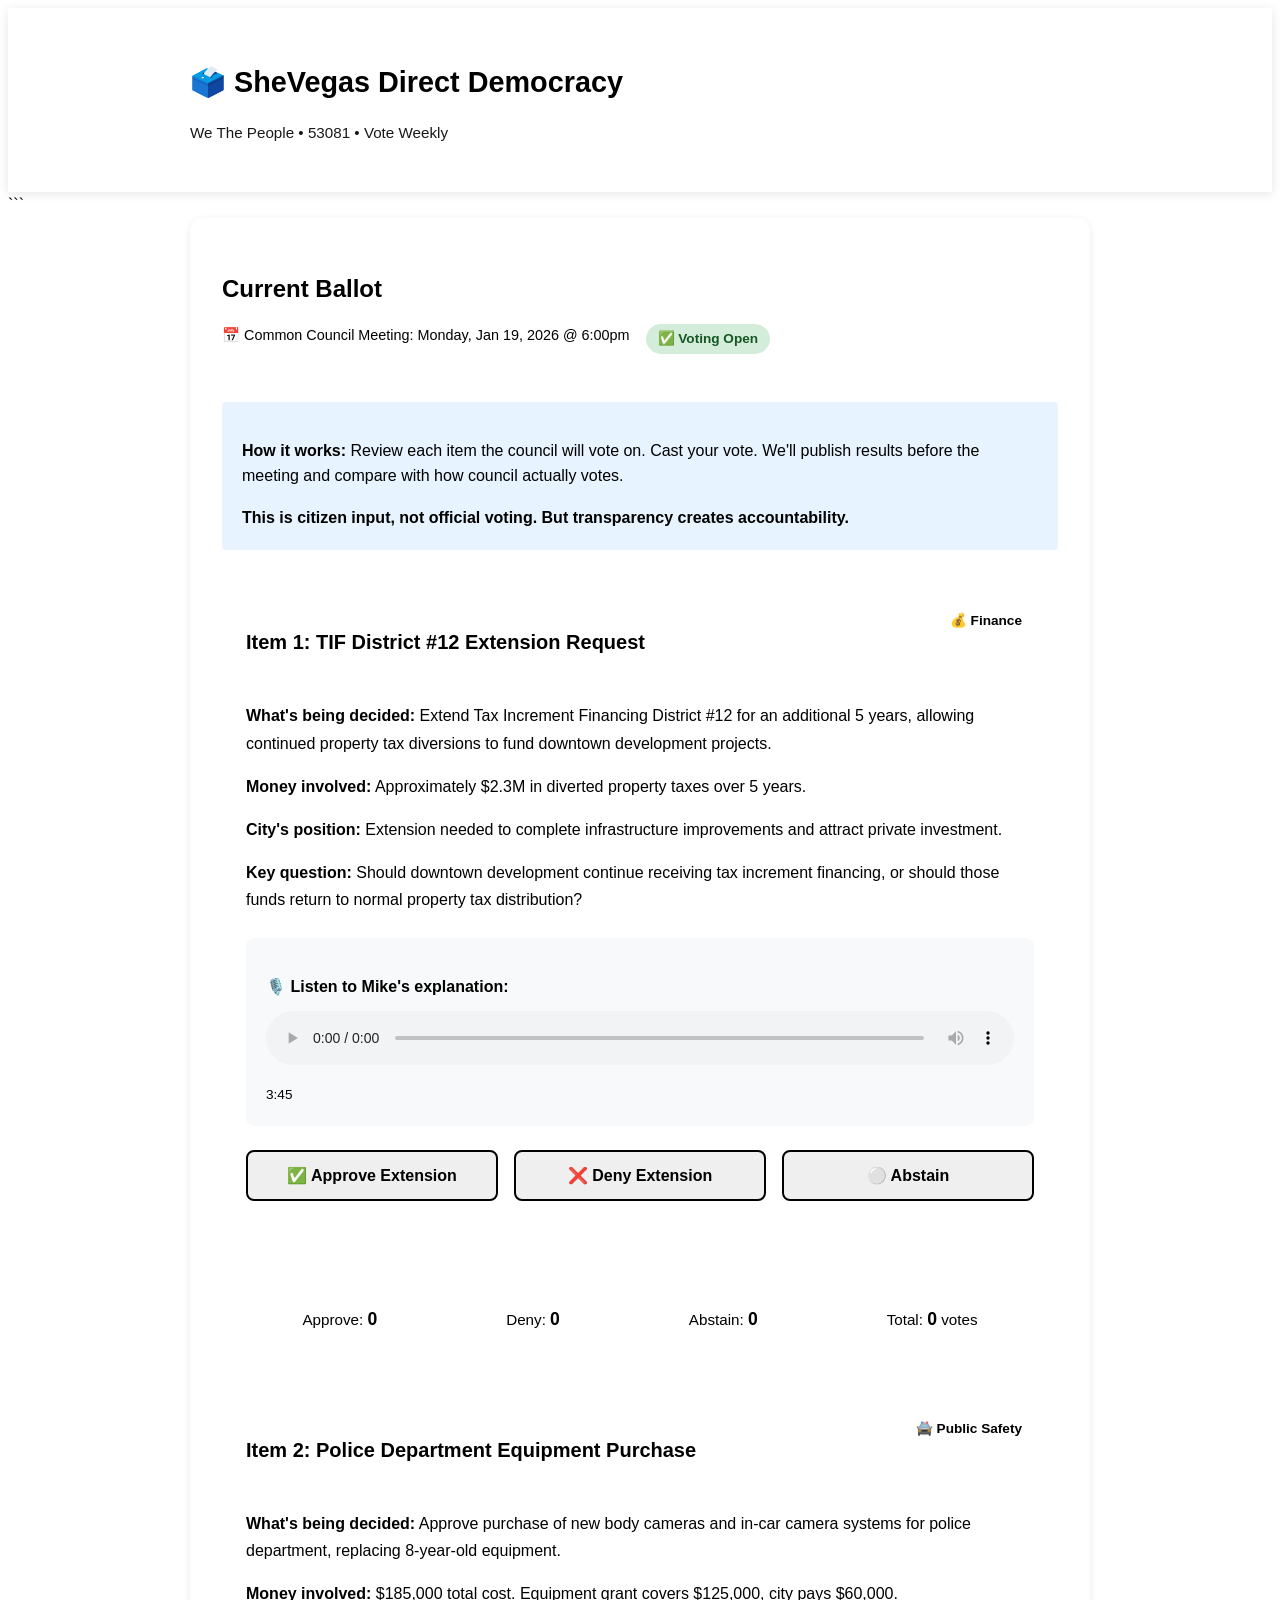
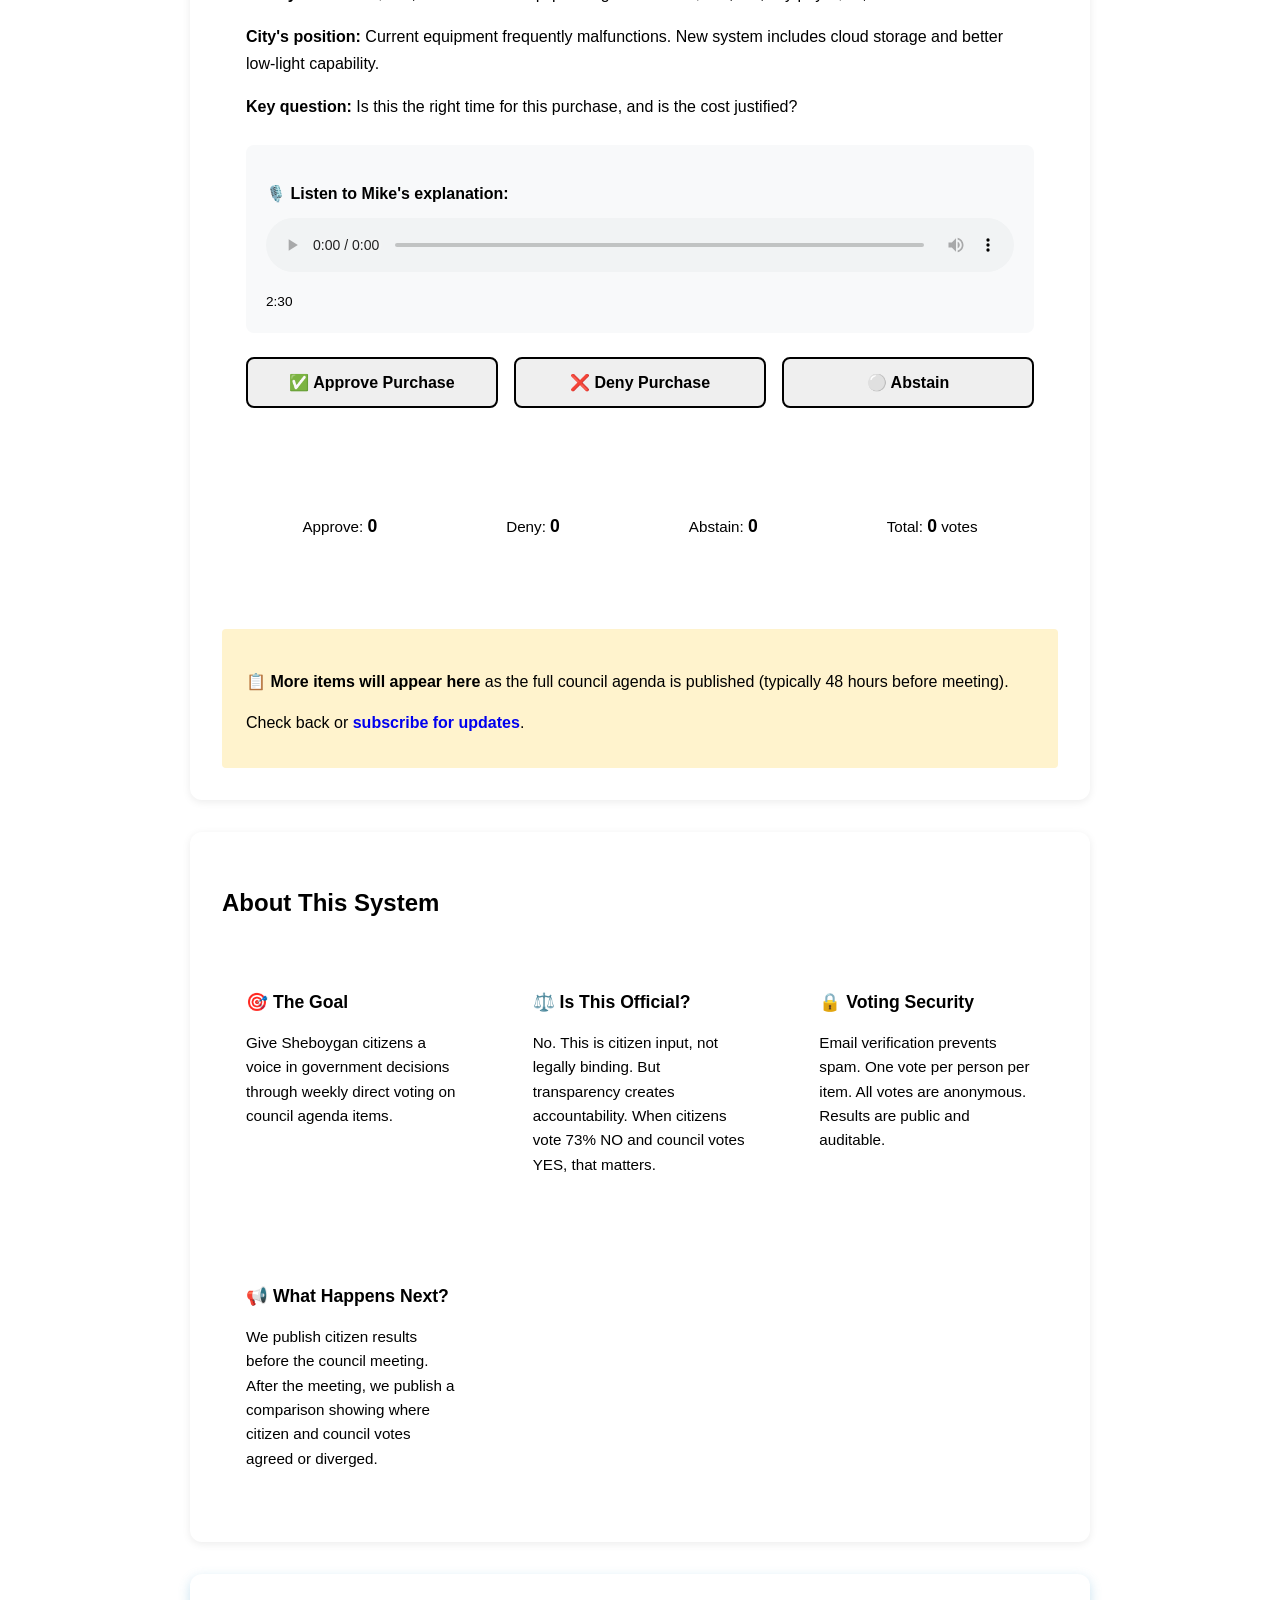
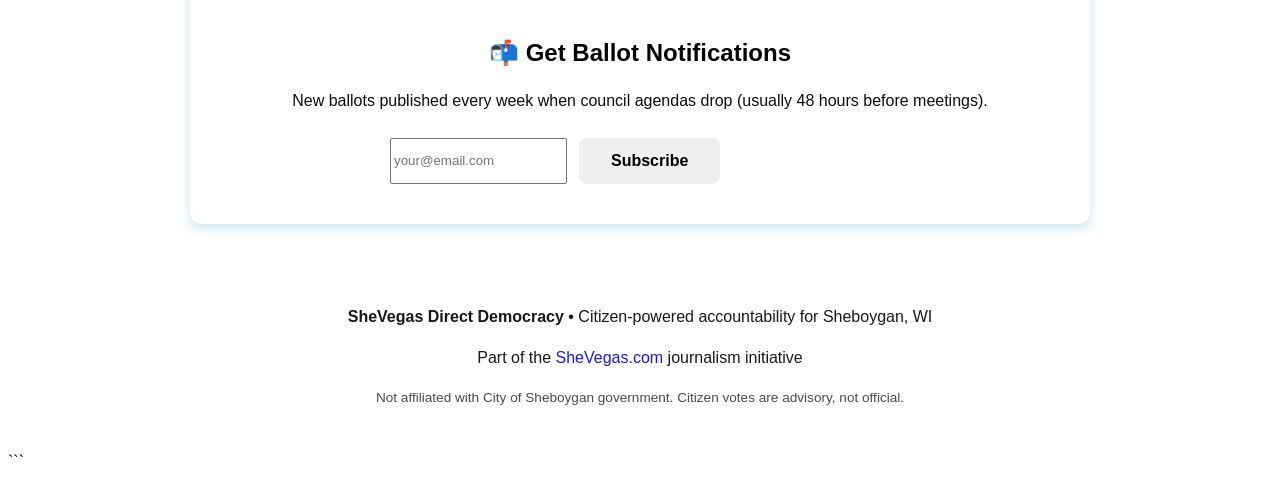
==== index.html @ f1fde13c "Create index.html" ====
<!DOCTYPE html>

<html lang="en">
<head>
    <meta charset="UTF-8">
    <meta name="viewport" content="width=device-width, initial-scale=1.0">
    <title>SheVegas Direct Democracy - Citizen Voting</title>
    <link rel="stylesheet" href="style.css">
    <link rel="icon" type="image/svg+xml" href="data:image/svg+xml,%3Csvg xmlns='http://www.w3.org/2000/svg' viewBox='0 0 100 100'%3E%3Ctext y='.9em' font-size='90'%3E🗳️%3C/text%3E%3C/svg%3E">
</head>
<body>
    <header>
        <div class="container">
            <div class="header-content">
                <h1>🗳️ SheVegas Direct Democracy</h1>
                <p class="tagline">We The People • 53081 • Vote Weekly</p>
            </div>
        </div>
    </header>

```
<main class="container">
    <!-- Active Ballot Section -->
    <section class="ballot-section" id="currentBallot">
        <div class="ballot-header">
            <h2>Current Ballot</h2>
            <div class="ballot-meta">
                <span class="meeting-date">📅 Common Council Meeting: Monday, Jan 19, 2026 @ 6:00pm</span>
                <span class="voting-status open">✅ Voting Open</span>
            </div>
        </div>

        <div class="ballot-intro">
            <p><strong>How it works:</strong> Review each item the council will vote on. Cast your vote. We'll publish results before the meeting and compare with how council actually votes.</p>
            <p class="emphasis">This is citizen input, not official voting. But transparency creates accountability.</p>
        </div>

        <!-- Ballot Items -->
        <div class="ballot-items">
            
            <!-- Sample Ballot Item 1 -->
            <article class="ballot-item">
                <div class="item-header">
                    <h3>Item 1: TIF District #12 Extension Request</h3>
                    <span class="item-category">💰 Finance</span>
                </div>
                
                <div class="item-summary">
                    <p><strong>What's being decided:</strong> Extend Tax Increment Financing District #12 for an additional 5 years, allowing continued property tax diversions to fund downtown development projects.</p>
                    
                    <p><strong>Money involved:</strong> Approximately $2.3M in diverted property taxes over 5 years.</p>
                    
                    <p><strong>City's position:</strong> Extension needed to complete infrastructure improvements and attract private investment.</p>
                    
                    <p><strong>Key question:</strong> Should downtown development continue receiving tax increment financing, or should those funds return to normal property tax distribution?</p>
                </div>

                <div class="audio-explainer">
                    <p>🎙️ <strong>Listen to Mike's explanation:</strong></p>
                    <audio controls>
                        <source src="audio/item1-tif-district.mp3" type="audio/mpeg">
                        Your browser does not support audio playback.
                    </audio>
                    <span class="audio-duration">3:45</span>
                </div>

                <div class="vote-buttons">
                    <button class="vote-btn approve" data-item="1" data-vote="approve">
                        ✅ Approve Extension
                    </button>
                    <button class="vote-btn deny" data-item="1" data-vote="deny">
                        ❌ Deny Extension
                    </button>
                    <button class="vote-btn abstain" data-item="1" data-vote="abstain">
                        ⚪ Abstain
                    </button>
                </div>

                <div class="live-results" id="results-1">
                    <div class="results-bar">
                        <div class="bar-segment approve" style="width: 0%"></div>
                        <div class="bar-segment deny" style="width: 0%"></div>
                    </div>
                    <div class="results-numbers">
                        <span class="approve-count">Approve: <strong>0</strong></span>
                        <span class="deny-count">Deny: <strong>0</strong></span>
                        <span class="abstain-count">Abstain: <strong>0</strong></span>
                        <span class="total-votes">Total: <strong>0</strong> votes</span>
                    </div>
                </div>
            </article>

            <!-- Sample Ballot Item 2 -->
            <article class="ballot-item">
                <div class="item-header">
                    <h3>Item 2: Police Department Equipment Purchase</h3>
                    <span class="item-category">🚔 Public Safety</span>
                </div>
                
                <div class="item-summary">
                    <p><strong>What's being decided:</strong> Approve purchase of new body cameras and in-car camera systems for police department, replacing 8-year-old equipment.</p>
                    
                    <p><strong>Money involved:</strong> $185,000 total cost. Equipment grant covers $125,000, city pays $60,000.</p>
                    
                    <p><strong>City's position:</strong> Current equipment frequently malfunctions. New system includes cloud storage and better low-light capability.</p>
                    
                    <p><strong>Key question:</strong> Is this the right time for this purchase, and is the cost justified?</p>
                </div>

                <div class="audio-explainer">
                    <p>🎙️ <strong>Listen to Mike's explanation:</strong></p>
                    <audio controls>
                        <source src="audio/item2-police-equipment.mp3" type="audio/mpeg">
                        Your browser does not support audio playback.
                    </audio>
                    <span class="audio-duration">2:30</span>
                </div>

                <div class="vote-buttons">
                    <button class="vote-btn approve" data-item="2" data-vote="approve">
                        ✅ Approve Purchase
                    </button>
                    <button class="vote-btn deny" data-item="2" data-vote="deny">
                        ❌ Deny Purchase
                    </button>
                    <button class="vote-btn abstain" data-item="2" data-vote="abstain">
                        ⚪ Abstain
                    </button>
                </div>

                <div class="live-results" id="results-2">
                    <div class="results-bar">
                        <div class="bar-segment approve" style="width: 0%"></div>
                        <div class="bar-segment deny" style="width: 0%"></div>
                    </div>
                    <div class="results-numbers">
                        <span class="approve-count">Approve: <strong>0</strong></span>
                        <span class="deny-count">Deny: <strong>0</strong></span>
                        <span class="abstain-count">Abstain: <strong>0</strong></span>
                        <span class="total-votes">Total: <strong>0</strong> votes</span>
                    </div>
                </div>
            </article>

            <!-- Placeholder for future items -->
            <div class="coming-soon">
                <p>📋 <strong>More items will appear here</strong> as the full council agenda is published (typically 48 hours before meeting).</p>
                <p>Check back or <a href="#subscribe">subscribe for updates</a>.</p>
            </div>

        </div>
    </section>

    <!-- Email Verification Modal -->
    <div class="modal" id="verifyModal">
        <div class="modal-content">
            <h3>Verify Your Vote</h3>
            <p>To prevent spam and ensure one vote per person, please enter your email:</p>
            <form id="verifyForm">
                <input type="email" id="voterEmail" placeholder="your@email.com" required>
                <p class="privacy-note">📧 We only use this to prevent duplicate votes. We'll never spam you or share your email.</p>
                <button type="submit" class="btn-primary">Submit Vote</button>
                <button type="button" class="btn-secondary" id="cancelVerify">Cancel</button>
            </form>
        </div>
    </div>

    <!-- Results Comparison (After Meeting) -->
    <section class="comparison-section" id="comparisonSection" style="display: none;">
        <h2>📊 Citizen vs. Council Comparison</h2>
        <p class="comparison-intro">Here's how citizens voted compared to how the council actually voted:</p>
        
        <div class="comparison-grid">
            <!-- Will be populated with results after meeting -->
        </div>
    </section>

    <!-- Info Section -->
    <section class="info-section">
        <h2>About This System</h2>
        <div class="info-grid">
            <div class="info-card">
                <h3>🎯 The Goal</h3>
                <p>Give Sheboygan citizens a voice in government decisions through weekly direct voting on council agenda items.</p>
            </div>
            <div class="info-card">
                <h3>⚖️ Is This Official?</h3>
                <p>No. This is citizen input, not legally binding. But transparency creates accountability. When citizens vote 73% NO and council votes YES, that matters.</p>
            </div>
            <div class="info-card">
                <h3>🔒 Voting Security</h3>
                <p>Email verification prevents spam. One vote per person per item. All votes are anonymous. Results are public and auditable.</p>
            </div>
            <div class="info-card">
                <h3>📢 What Happens Next?</h3>
                <p>We publish citizen results before the council meeting. After the meeting, we publish a comparison showing where citizen and council votes agreed or diverged.</p>
            </div>
        </div>
    </section>

    <!-- Subscribe Section -->
    <section class="subscribe-section" id="subscribe">
        <h2>📬 Get Ballot Notifications</h2>
        <p>New ballots published every week when council agendas drop (usually 48 hours before meetings).</p>
        <form id="subscribeForm">
            <input type="email" placeholder="your@email.com" required>
            <button type="submit">Subscribe</button>
        </form>
    </section>

</main>

<footer>
    <div class="container">
        <p><strong>SheVegas Direct Democracy</strong> • Citizen-powered accountability for Sheboygan, WI</p>
        <p>Part of the <a href="https://shevegas.com" target="_blank">SheVegas.com</a> journalism initiative</p>
        <p class="disclaimer">Not affiliated with City of Sheboygan government. Citizen votes are advisory, not official.</p>
    </div>
</footer>

<script src="voting.js"></script>
```

</body>
</html>
---- style.css ----
/* SheVegas Direct Democracy - Stylesheet */
/* Mobile-first, clean design with Glacier Blue (#4A9ECC) accent */

:root {
–glacier-blue: #4A9ECC;
–navy: #1a2332;
–red-accent: #E63946;
–gold-accent: #FFD166;
–text-dark: #2b2d42;
–text-light: #8d99ae;
–bg-light: #f8f9fa;
–white: #ffffff;
–success: #06d6a0;
–danger: #ef476f;
–border: #dee2e6;
}

- {
  margin: 0;
  padding: 0;
  box-sizing: border-box;
  }

body {
font-family: -apple-system, BlinkMacSystemFont, ‘Segoe UI’, Roboto, Oxygen, Ubuntu, Cantarell, sans-serif;
line-height: 1.6;
color: var(–text-dark);
background: var(–bg-light);
}

/* Container */
.container {
max-width: 900px;
margin: 0 auto;
padding: 0 20px;
}

/* Header */
header {
background: linear-gradient(135deg, var(–navy) 0%, var(–glacier-blue) 100%);
color: var(–white);
padding: 2rem 0;
box-shadow: 0 2px 10px rgba(0,0,0,0.1);
}

.header-content h1 {
font-size: 1.8rem;
margin-bottom: 0.5rem;
}

.tagline {
font-size: 0.95rem;
opacity: 0.9;
font-weight: 300;
}

/* Main Content */
main {
padding: 2rem 0;
}

/* Ballot Section */
.ballot-section {
background: var(–white);
border-radius: 12px;
padding: 2rem;
margin-bottom: 2rem;
box-shadow: 0 2px 8px rgba(0,0,0,0.08);
}

.ballot-header {
margin-bottom: 1.5rem;
padding-bottom: 1.5rem;
border-bottom: 2px solid var(–border);
}

.ballot-header h2 {
color: var(–navy);
margin-bottom: 1rem;
}

.ballot-meta {
display: flex;
flex-wrap: wrap;
gap: 1rem;
font-size: 0.9rem;
}

.meeting-date {
color: var(–text-light);
}

.voting-status {
padding: 0.25rem 0.75rem;
border-radius: 20px;
font-weight: 600;
font-size: 0.85rem;
}

.voting-status.open {
background: #d4edda;
color: #155724;
}

.voting-status.closed {
background: #f8d7da;
color: #721c24;
}

/* Ballot Intro */
.ballot-intro {
background: #e7f3ff;
border-left: 4px solid var(–glacier-blue);
padding: 1.25rem;
margin-bottom: 2rem;
border-radius: 4px;
}

.ballot-intro p {
margin-bottom: 0.75rem;
}

.ballot-intro p:last-child {
margin-bottom: 0;
}

.emphasis {
font-weight: 600;
color: var(–navy);
}

/* Ballot Items */
.ballot-items {
display: flex;
flex-direction: column;
gap: 2rem;
}

.ballot-item {
border: 2px solid var(–border);
border-radius: 8px;
padding: 1.5rem;
background: var(–white);
transition: box-shadow 0.3s ease;
}

.ballot-item:hover {
box-shadow: 0 4px 12px rgba(74, 158, 204, 0.15);
}

.item-header {
display: flex;
justify-content: space-between;
align-items: flex-start;
gap: 1rem;
margin-bottom: 1rem;
flex-wrap: wrap;
}

.item-header h3 {
color: var(–navy);
font-size: 1.25rem;
flex: 1;
min-width: 200px;
}

.item-category {
background: var(–glacier-blue);
color: var(–white);
padding: 0.25rem 0.75rem;
border-radius: 20px;
font-size: 0.85rem;
font-weight: 600;
white-space: nowrap;
}

/* Item Summary */
.item-summary {
margin: 1.5rem 0;
line-height: 1.7;
}

.item-summary p {
margin-bottom: 1rem;
}

.item-summary strong {
color: var(–navy);
}

/* Audio Explainer */
.audio-explainer {
background: #f8f9fa;
border-radius: 8px;
padding: 1.25rem;
margin: 1.5rem 0;
}

.audio-explainer p {
margin-bottom: 0.75rem;
color: var(–text-dark);
}

.audio-explainer audio {
width: 100%;
margin-bottom: 0.5rem;
}

.audio-duration {
font-size: 0.85rem;
color: var(–text-light);
}

/* Vote Buttons */
.vote-buttons {
display: grid;
grid-template-columns: repeat(auto-fit, minmax(140px, 1fr));
gap: 1rem;
margin: 1.5rem 0;
}

.vote-btn {
padding: 0.875rem 1.5rem;
border: 2px solid;
border-radius: 8px;
font-size: 1rem;
font-weight: 600;
cursor: pointer;
transition: all 0.2s ease;
background: var(–white);
}

.vote-btn:hover {
transform: translateY(-2px);
box-shadow: 0 4px 8px rgba(0,0,0,0.15);
}

.vote-btn:active {
transform: translateY(0);
}

.vote-btn.approve {
border-color: var(–success);
color: var(–success);
}

.vote-btn.approve:hover {
background: var(–success);
color: var(–white);
}

.vote-btn.deny {
border-color: var(–danger);
color: var(–danger);
}

.vote-btn.deny:hover {
background: var(–danger);
color: var(–white);
}

.vote-btn.abstain {
border-color: var(–text-light);
color: var(–text-light);
}

.vote-btn.abstain:hover {
background: var(–text-light);
color: var(–white);
}

.vote-btn.selected {
font-weight: 700;
box-shadow: 0 0 0 3px rgba(74, 158, 204, 0.3);
}

.vote-btn.approve.selected {
background: var(–success);
color: var(–white);
}

.vote-btn.deny.selected {
background: var(–danger);
color: var(–white);
}

.vote-btn.abstain.selected {
background: var(–text-light);
color: var(–white);
}

/* Live Results */
.live-results {
margin-top: 1.5rem;
padding-top: 1.5rem;
border-top: 2px solid var(–border);
}

.results-bar {
height: 40px;
display: flex;
border-radius: 8px;
overflow: hidden;
margin-bottom: 1rem;
background: var(–bg-light);
}

.bar-segment {
transition: width 0.5s ease;
display: flex;
align-items: center;
justify-content: center;
color: var(–white);
font-weight: 600;
font-size: 0.9rem;
}

.bar-segment.approve {
background: var(–success);
}

.bar-segment.deny {
background: var(–danger);
}

.results-numbers {
display: flex;
justify-content: space-around;
flex-wrap: wrap;
gap: 1rem;
font-size: 0.95rem;
}

.results-numbers span {
color: var(–text-light);
}

.results-numbers strong {
color: var(–navy);
font-size: 1.1rem;
}

.approve-count strong {
color: var(–success);
}

.deny-count strong {
color: var(–danger);
}

/* Coming Soon */
.coming-soon {
background: #fff3cd;
border-left: 4px solid var(–gold-accent);
padding: 1.5rem;
border-radius: 4px;
margin-top: 2rem;
}

.coming-soon p {
margin-bottom: 0.5rem;
}

.coming-soon a {
color: var(–glacier-blue);
text-decoration: none;
font-weight: 600;
}

.coming-soon a:hover {
text-decoration: underline;
}

/* Modal */
.modal {
display: none;
position: fixed;
z-index: 1000;
left: 0;
top: 0;
width: 100%;
height: 100%;
background: rgba(0, 0, 0, 0.6);
animation: fadeIn 0.3s ease;
}

.modal.active {
display: flex;
align-items: center;
justify-content: center;
padding: 20px;
}

@keyframes fadeIn {
from { opacity: 0; }
to { opacity: 1; }
}

.modal-content {
background: var(–white);
padding: 2rem;
border-radius: 12px;
max-width: 500px;
width: 100%;
box-shadow: 0 10px 40px rgba(0,0,0,0.3);
animation: slideUp 0.3s ease;
}

@keyframes slideUp {
from {
transform: translateY(30px);
opacity: 0;
}
to {
transform: translateY(0);
opacity: 1;
}
}

.modal-content h3 {
color: var(–navy);
margin-bottom: 1rem;
}

.modal-content p {
margin-bottom: 1.5rem;
color: var(–text-light);
}

.modal-content form {
display: flex;
flex-direction: column;
gap: 1rem;
}

.modal-content input[type=“email”] {
padding: 0.875rem;
border: 2px solid var(–border);
border-radius: 8px;
font-size: 1rem;
}

.modal-content input[type=“email”]:focus {
outline: none;
border-color: var(–glacier-blue);
}

.privacy-note {
font-size: 0.85rem;
color: var(–text-light);
margin: 0;
}

.btn-primary, .btn-secondary {
padding: 0.875rem 1.5rem;
border: none;
border-radius: 8px;
font-size: 1rem;
font-weight: 600;
cursor: pointer;
transition: all 0.2s ease;
}

.btn-primary {
background: var(–glacier-blue);
color: var(–white);
}

.btn-primary:hover {
background: #3a8eb8;
}

.btn-secondary {
background: var(–bg-light);
color: var(–text-dark);
}

.btn-secondary:hover {
background: var(–border);
}

/* Info Section */
.info-section {
background: var(–white);
border-radius: 12px;
padding: 2rem;
margin-bottom: 2rem;
box-shadow: 0 2px 8px rgba(0,0,0,0.08);
}

.info-section h2 {
color: var(–navy);
margin-bottom: 1.5rem;
}

.info-grid {
display: grid;
grid-template-columns: repeat(auto-fit, minmax(250px, 1fr));
gap: 1.5rem;
}

.info-card {
background: var(–bg-light);
padding: 1.5rem;
border-radius: 8px;
border-left: 4px solid var(–glacier-blue);
}

.info-card h3 {
color: var(–navy);
margin-bottom: 0.75rem;
font-size: 1.1rem;
}

.info-card p {
color: var(–text-dark);
font-size: 0.95rem;
line-height: 1.6;
}

/* Subscribe Section */
.subscribe-section {
background: linear-gradient(135deg, var(–glacier-blue) 0%, var(–navy) 100%);
color: var(–white);
border-radius: 12px;
padding: 2.5rem;
text-align: center;
margin-bottom: 2rem;
box-shadow: 0 4px 12px rgba(74, 158, 204, 0.3);
}

.subscribe-section h2 {
margin-bottom: 1rem;
}

.subscribe-section p {
margin-bottom: 1.5rem;
opacity: 0.95;
}

.subscribe-section form {
display: flex;
max-width: 500px;
margin: 0 auto;
gap: 0.75rem;
}

.subscribe-section input[type=“email”] {
flex: 1;
padding: 0.875rem;
border: none;
border-radius: 8px;
font-size: 1rem;
}

.subscribe-section button {
padding: 0.875rem 2rem;
background: var(–gold-accent);
color: var(–navy);
border: none;
border-radius: 8px;
font-size: 1rem;
font-weight: 600;
cursor: pointer;
transition: all 0.2s ease;
white-space: nowrap;
}

.subscribe-section button:hover {
background: #ffc04d;
transform: translateY(-2px);
}

/* Footer */
footer {
background: var(–navy);
color: var(–white);
padding: 2rem 0;
text-align: center;
}

footer p {
margin-bottom: 0.5rem;
opacity: 0.9;
}

footer a {
color: var(–glacier-blue);
text-decoration: none;
}

footer a:hover {
text-decoration: underline;
}

.disclaimer {
font-size: 0.85rem;
opacity: 0.7;
margin-top: 1rem;
}

/* Responsive Design */
@media (max-width: 768px) {
.header-content h1 {
font-size: 1.5rem;
}

```
.ballot-section, .info-section {
    padding: 1.5rem;
}

.vote-buttons {
    grid-template-columns: 1fr;
}

.subscribe-section form {
    flex-direction: column;
}

.subscribe-section button {
    width: 100%;
}

.ballot-meta {
    flex-direction: column;
}

.results-numbers {
    flex-direction: column;
    text-align: center;
}
```

}

@media (max-width: 480px) {
.container {
padding: 0 15px;
}

```
.item-header {
    flex-direction: column;
}

.item-category {
    align-self: flex-start;
}
```

}
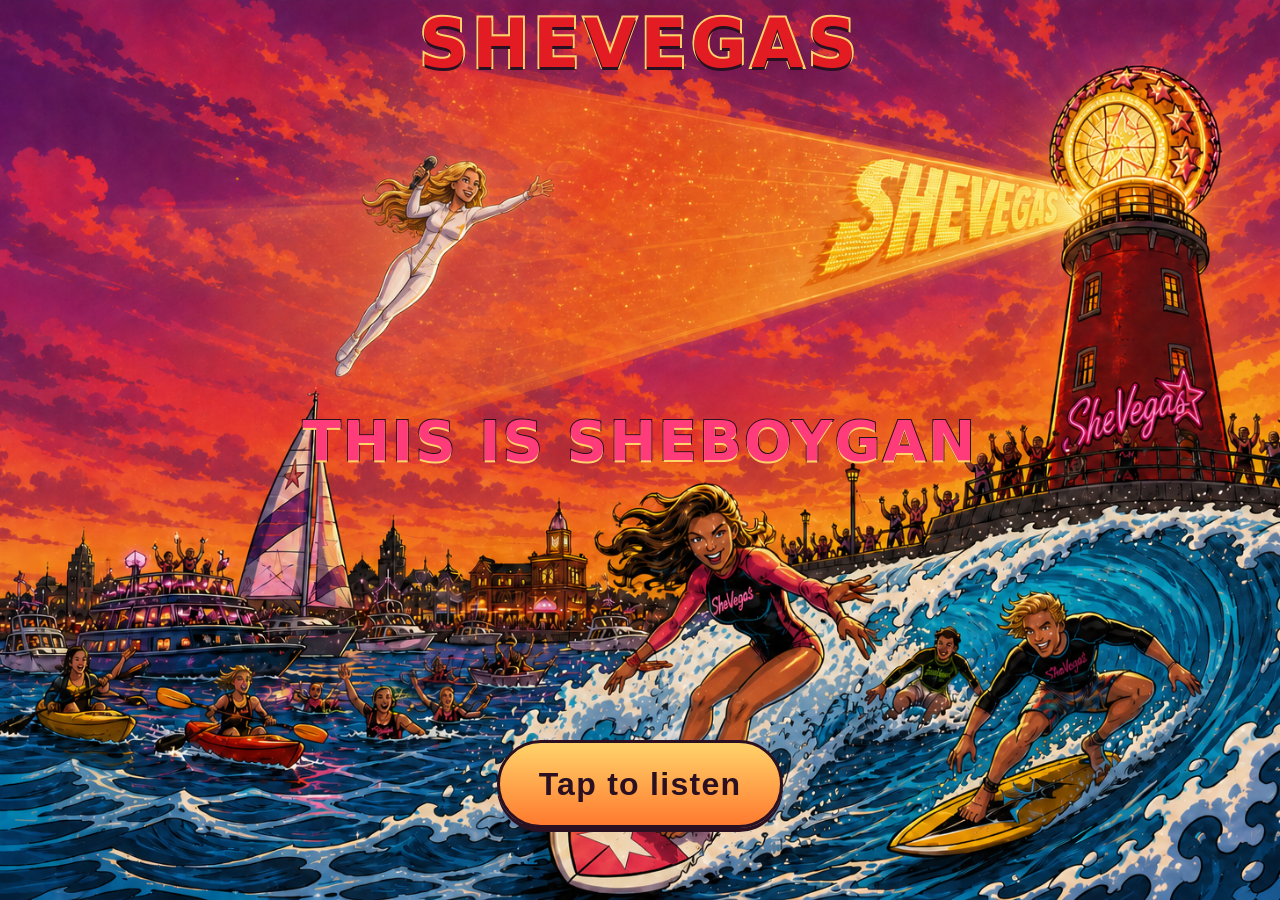
==== commit 8acc0861: "Land clip-first landing from shevegas-play (preview only)" ====
--- a/index.html
+++ b/index.html
@@ -1,225 +1,23 @@
-<!DOCTYPE html>
-
+<!doctype html>
 <html lang="en">
 <head>
-    <meta charset="UTF-8">
-    <meta name="viewport" content="width=device-width, initial-scale=1.0">
-    <title>SheVegas Direct Democracy - Citizen Voting</title>
-    <link rel="stylesheet" href="style.css">
-    <link rel="icon" type="image/svg+xml" href="data:image/svg+xml,%3Csvg xmlns='http://www.w3.org/2000/svg' viewBox='0 0 100 100'%3E%3Ctext y='.9em' font-size='90'%3E🗳️%3C/text%3E%3C/svg%3E">
+  <meta charset="utf-8" />
+  <meta name="viewport" content="width=device-width, initial-scale=1, viewport-fit=cover" />
+  <title>SheVegas</title>
+  <link rel="stylesheet" href="play.css" />
 </head>
 <body>
-    <header>
-        <div class="container">
-            <div class="header-content">
-                <h1>🗳️ SheVegas Direct Democracy</h1>
-                <p class="tagline">We The People • 53081 • Vote Weekly</p>
-            </div>
-        </div>
-    </header>
-
-```
-<main class="container">
-    <!-- Active Ballot Section -->
-    <section class="ballot-section" id="currentBallot">
-        <div class="ballot-header">
-            <h2>Current Ballot</h2>
-            <div class="ballot-meta">
-                <span class="meeting-date">📅 Common Council Meeting: Monday, Jan 19, 2026 @ 6:00pm</span>
-                <span class="voting-status open">✅ Voting Open</span>
-            </div>
-        </div>
-
-        <div class="ballot-intro">
-            <p><strong>How it works:</strong> Review each item the council will vote on. Cast your vote. We'll publish results before the meeting and compare with how council actually votes.</p>
-            <p class="emphasis">This is citizen input, not official voting. But transparency creates accountability.</p>
-        </div>
-
-        <!-- Ballot Items -->
-        <div class="ballot-items">
-            
-            <!-- Sample Ballot Item 1 -->
-            <article class="ballot-item">
-                <div class="item-header">
-                    <h3>Item 1: TIF District #12 Extension Request</h3>
-                    <span class="item-category">💰 Finance</span>
-                </div>
-                
-                <div class="item-summary">
-                    <p><strong>What's being decided:</strong> Extend Tax Increment Financing District #12 for an additional 5 years, allowing continued property tax diversions to fund downtown development projects.</p>
-                    
-                    <p><strong>Money involved:</strong> Approximately $2.3M in diverted property taxes over 5 years.</p>
-                    
-                    <p><strong>City's position:</strong> Extension needed to complete infrastructure improvements and attract private investment.</p>
-                    
-                    <p><strong>Key question:</strong> Should downtown development continue receiving tax increment financing, or should those funds return to normal property tax distribution?</p>
-                </div>
-
-                <div class="audio-explainer">
-                    <p>🎙️ <strong>Listen to Mike's explanation:</strong></p>
-                    <audio controls>
-                        <source src="audio/item1-tif-district.mp3" type="audio/mpeg">
-                        Your browser does not support audio playback.
-                    </audio>
-                    <span class="audio-duration">3:45</span>
-                </div>
-
-                <div class="vote-buttons">
-                    <button class="vote-btn approve" data-item="1" data-vote="approve">
-                        ✅ Approve Extension
-                    </button>
-                    <button class="vote-btn deny" data-item="1" data-vote="deny">
-                        ❌ Deny Extension
-                    </button>
-                    <button class="vote-btn abstain" data-item="1" data-vote="abstain">
-                        ⚪ Abstain
-                    </button>
-                </div>
-
-                <div class="live-results" id="results-1">
-                    <div class="results-bar">
-                        <div class="bar-segment approve" style="width: 0%"></div>
-                        <div class="bar-segment deny" style="width: 0%"></div>
-                    </div>
-                    <div class="results-numbers">
-                        <span class="approve-count">Approve: <strong>0</strong></span>
-                        <span class="deny-count">Deny: <strong>0</strong></span>
-                        <span class="abstain-count">Abstain: <strong>0</strong></span>
-                        <span class="total-votes">Total: <strong>0</strong> votes</span>
-                    </div>
-                </div>
-            </article>
-
-            <!-- Sample Ballot Item 2 -->
-            <article class="ballot-item">
-                <div class="item-header">
-                    <h3>Item 2: Police Department Equipment Purchase</h3>
-                    <span class="item-category">🚔 Public Safety</span>
-                </div>
-                
-                <div class="item-summary">
-                    <p><strong>What's being decided:</strong> Approve purchase of new body cameras and in-car camera systems for police department, replacing 8-year-old equipment.</p>
-                    
-                    <p><strong>Money involved:</strong> $185,000 total cost. Equipment grant covers $125,000, city pays $60,000.</p>
-                    
-                    <p><strong>City's position:</strong> Current equipment frequently malfunctions. New system includes cloud storage and better low-light capability.</p>
-                    
-                    <p><strong>Key question:</strong> Is this the right time for this purchase, and is the cost justified?</p>
-                </div>
-
-                <div class="audio-explainer">
-                    <p>🎙️ <strong>Listen to Mike's explanation:</strong></p>
-                    <audio controls>
-                        <source src="audio/item2-police-equipment.mp3" type="audio/mpeg">
-                        Your browser does not support audio playback.
-                    </audio>
-                    <span class="audio-duration">2:30</span>
-                </div>
-
-                <div class="vote-buttons">
-                    <button class="vote-btn approve" data-item="2" data-vote="approve">
-                        ✅ Approve Purchase
-                    </button>
-                    <button class="vote-btn deny" data-item="2" data-vote="deny">
-                        ❌ Deny Purchase
-                    </button>
-                    <button class="vote-btn abstain" data-item="2" data-vote="abstain">
-                        ⚪ Abstain
-                    </button>
-                </div>
-
-                <div class="live-results" id="results-2">
-                    <div class="results-bar">
-                        <div class="bar-segment approve" style="width: 0%"></div>
-                        <div class="bar-segment deny" style="width: 0%"></div>
-                    </div>
-                    <div class="results-numbers">
-                        <span class="approve-count">Approve: <strong>0</strong></span>
-                        <span class="deny-count">Deny: <strong>0</strong></span>
-                        <span class="abstain-count">Abstain: <strong>0</strong></span>
-                        <span class="total-votes">Total: <strong>0</strong> votes</span>
-                    </div>
-                </div>
-            </article>
-
-            <!-- Placeholder for future items -->
-            <div class="coming-soon">
-                <p>📋 <strong>More items will appear here</strong> as the full council agenda is published (typically 48 hours before meeting).</p>
-                <p>Check back or <a href="#subscribe">subscribe for updates</a>.</p>
-            </div>
-
-        </div>
-    </section>
-
-    <!-- Email Verification Modal -->
-    <div class="modal" id="verifyModal">
-        <div class="modal-content">
-            <h3>Verify Your Vote</h3>
-            <p>To prevent spam and ensure one vote per person, please enter your email:</p>
-            <form id="verifyForm">
-                <input type="email" id="voterEmail" placeholder="your@email.com" required>
-                <p class="privacy-note">📧 We only use this to prevent duplicate votes. We'll never spam you or share your email.</p>
-                <button type="submit" class="btn-primary">Submit Vote</button>
-                <button type="button" class="btn-secondary" id="cancelVerify">Cancel</button>
-            </form>
-        </div>
-    </div>
-
-    <!-- Results Comparison (After Meeting) -->
-    <section class="comparison-section" id="comparisonSection" style="display: none;">
-        <h2>📊 Citizen vs. Council Comparison</h2>
-        <p class="comparison-intro">Here's how citizens voted compared to how the council actually voted:</p>
-        
-        <div class="comparison-grid">
-            <!-- Will be populated with results after meeting -->
-        </div>
-    </section>
-
-    <!-- Info Section -->
-    <section class="info-section">
-        <h2>About This System</h2>
-        <div class="info-grid">
-            <div class="info-card">
-                <h3>🎯 The Goal</h3>
-                <p>Give Sheboygan citizens a voice in government decisions through weekly direct voting on council agenda items.</p>
-            </div>
-            <div class="info-card">
-                <h3>⚖️ Is This Official?</h3>
-                <p>No. This is citizen input, not legally binding. But transparency creates accountability. When citizens vote 73% NO and council votes YES, that matters.</p>
-            </div>
-            <div class="info-card">
-                <h3>🔒 Voting Security</h3>
-                <p>Email verification prevents spam. One vote per person per item. All votes are anonymous. Results are public and auditable.</p>
-            </div>
-            <div class="info-card">
-                <h3>📢 What Happens Next?</h3>
-                <p>We publish citizen results before the council meeting. After the meeting, we publish a comparison showing where citizen and council votes agreed or diverged.</p>
-            </div>
-        </div>
-    </section>
-
-    <!-- Subscribe Section -->
-    <section class="subscribe-section" id="subscribe">
-        <h2>📬 Get Ballot Notifications</h2>
-        <p>New ballots published every week when council agendas drop (usually 48 hours before meetings).</p>
-        <form id="subscribeForm">
-            <input type="email" placeholder="your@email.com" required>
-            <button type="submit">Subscribe</button>
-        </form>
-    </section>
-
-</main>
-
-<footer>
-    <div class="container">
-        <p><strong>SheVegas Direct Democracy</strong> • Citizen-powered accountability for Sheboygan, WI</p>
-        <p>Part of the <a href="https://shevegas.com" target="_blank">SheVegas.com</a> journalism initiative</p>
-        <p class="disclaimer">Not affiliated with City of Sheboygan government. Citizen votes are advisory, not official.</p>
-    </div>
-</footer>
-
-<script src="voting.js"></script>
-```
-
+  <main id="stage">
+    <picture>
+      <source media="(orientation: landscape)" srcset="art/splash-full.png" />
+      <img class="bleed" src="art/splash.png" alt="" />
+    </picture>
+    <h1 class="mark">SHEVEGAS</h1>
+    <p id="line" class="line">THIS IS SHEBOYGAN</p>
+    <button id="talk" class="talk" type="button" hidden>TALK</button>
+    <div id="choices" class="choices" hidden></div>
+    <button id="wake" class="wake" type="button"><span>Tap to listen</span></button>
+  </main>
+  <script src="play.js"></script>
 </body>
-</html>+</html>
--- a/play.css
+++ b/play.css
@@ -0,0 +1,157 @@
+:root {
+  --tangerine: #ff7a2f;
+  --coral: #ff4d6d;
+  --gold: #ffd36a;
+  --ink: #2a1020;
+  --pink: #ff3b7a;
+}
+* { box-sizing: border-box; margin: 0; padding: 0; }
+html, body { height: 100%; background: #3a1520; }
+body {
+  font-family: "Trebuchet MS", "Avenir Next", system-ui, sans-serif;
+  overflow: hidden;
+  -webkit-tap-highlight-color: transparent;
+}
+#stage {
+  position: relative;
+  height: 100dvh;
+  width: 100%;
+  overflow: hidden;
+}
+.bleed {
+  position: absolute;
+  inset: 0;
+  width: 100%;
+  height: 100%;
+  object-fit: cover;
+  object-position: 32% 18%;
+}
+@media (orientation: landscape) {
+  .bleed { object-position: 38% 28%; }
+}
+.mark {
+  position: absolute;
+  top: max(10px, env(safe-area-inset-top));
+  left: 3vw;
+  right: 3vw;
+  z-index: 3;
+  text-align: center;
+  font-size: clamp(40px, 13vw, 68px);
+  font-weight: 900;
+  letter-spacing: 0.06em;
+  color: #e31b23;
+  -webkit-text-stroke: 4px #ffd36a;
+  paint-order: stroke fill;
+  text-shadow: 0 3px 0 var(--ink);
+  pointer-events: none;
+  line-height: 1;
+}
+.line {
+  position: absolute;
+  left: 6vw;
+  right: 6vw;
+  top: 46%;
+  z-index: 3;
+  text-align: center;
+  font-size: clamp(28px, 8.5vw, 56px);
+  font-weight: 900;
+  letter-spacing: 0.04em;
+  line-height: 0.95;
+  color: var(--pink);
+  -webkit-text-stroke: 2px var(--ink);
+  paint-order: stroke fill;
+  text-shadow: 0 2px 0 var(--gold);
+  pointer-events: none;
+  animation: floatIn 0.7s ease-out both;
+}
+.choices {
+  position: absolute;
+  left: 8vw;
+  right: 8vw;
+  bottom: max(6dvh, env(safe-area-inset-bottom));
+  z-index: 4;
+  display: grid;
+  grid-template-columns: 1fr 1fr;
+  gap: 12px;
+}
+.choices button {
+  appearance: none;
+  border: 3px solid var(--ink);
+  background: linear-gradient(#ffd36a, #ff7a2f);
+  color: var(--ink);
+  font: inherit;
+  font-weight: 900;
+  font-size: clamp(18px, 5vw, 26px);
+  letter-spacing: 0.04em;
+  padding: 0.65em 0.4em;
+  border-radius: 14px;
+  box-shadow: 0 5px 0 var(--ink);
+  min-width: 0;
+  animation: popWin 0.38s cubic-bezier(.2,1.4,.3,1) both;
+  width: 100%;
+}
+.choices button:last-child:nth-child(odd) {
+  grid-column: 1 / -1;
+}
+.choices button:active { transform: translateY(2px); box-shadow: 0 2px 0 var(--ink); }
+.wake {
+  position: absolute;
+  inset: 0;
+  z-index: 5;
+  border: 0;
+  background: transparent;
+  cursor: pointer;
+  display: flex;
+  align-items: flex-end;
+  justify-content: center;
+  padding-bottom: max(8dvh, env(safe-area-inset-bottom));
+}
+.wake span {
+  display: none;
+  pointer-events: none;
+}
+.wake.show span {
+  display: block;
+  color: var(--ink);
+  font-size: clamp(20px, 5.5vw, 32px);
+  font-weight: 900;
+  letter-spacing: 0.04em;
+  background: linear-gradient(#ffd36a, #ff7a2f);
+  border: 3px solid var(--ink);
+  border-radius: 999px;
+  box-shadow: 0 4px 0 var(--ink);
+  padding: 0.7em 1.2em;
+}
+@keyframes floatIn {
+  from { opacity: 0; transform: translateY(18px) scale(0.96); }
+  to { opacity: 1; transform: none; }
+}
+
+@keyframes popWin {
+  from { opacity: 0; transform: scale(0.55) translateY(18px); }
+  to { opacity: 1; transform: none; }
+}
+
+.talk {
+  position: absolute;
+  left: 50%;
+  transform: translateX(-50%);
+  top: 14dvh;
+  z-index: 6;
+  appearance: none;
+  border: 3px solid var(--ink);
+  background: linear-gradient(#7dffb0, #12c48b);
+  color: var(--ink);
+  font: inherit;
+  font-weight: 900;
+  font-size: clamp(16px, 4.5vw, 22px);
+  letter-spacing: 0.12em;
+  padding: 0.45em 1.2em;
+  border-radius: 999px;
+  box-shadow: 0 4px 0 var(--ink);
+}
+.talk.hot {
+  background: linear-gradient(#fff36a, #ffd000);
+  animation: popWin 0.28s cubic-bezier(.2,1.4,.3,1) both;
+}
+.talk:active { transform: translateX(-50%) translateY(2px); box-shadow: 0 2px 0 var(--ink); }
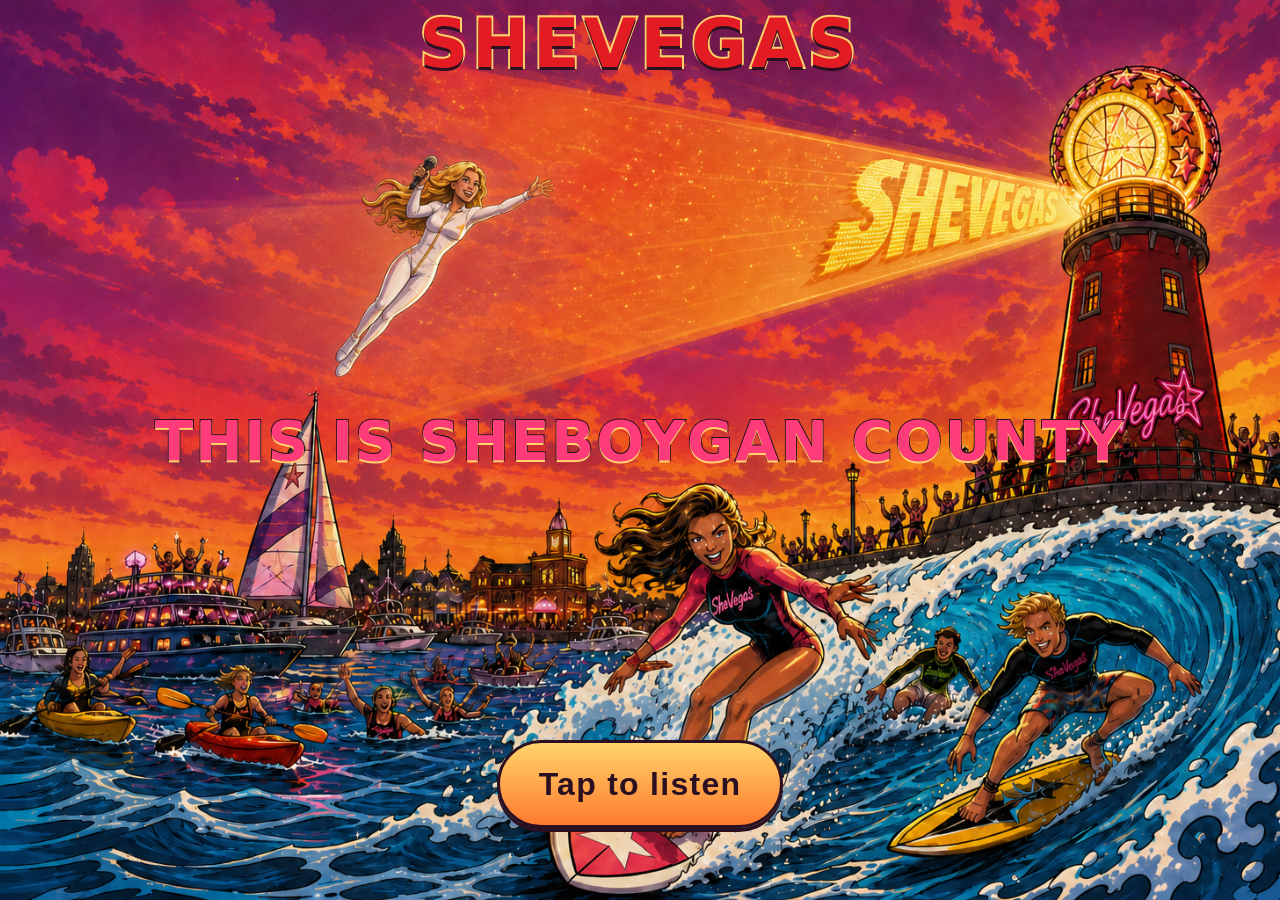
==== commit 2c679c2b: "County game + PWA (preview only, not production)" ====
--- a/index.html
+++ b/index.html
@@ -3,7 +3,16 @@
 <head>
   <meta charset="utf-8" />
   <meta name="viewport" content="width=device-width, initial-scale=1, viewport-fit=cover" />
+  <meta name="theme-color" content="#ff7a2f" />
+  <meta name="mobile-web-app-capable" content="yes" />
+  <meta name="apple-mobile-web-app-capable" content="yes" />
+  <meta name="apple-mobile-web-app-status-bar-style" content="black-translucent" />
+  <meta name="apple-mobile-web-app-title" content="SheVegas" />
+  <meta name="application-name" content="SheVegas" />
   <title>SheVegas</title>
+  <link rel="manifest" href="manifest.webmanifest" />
+  <link rel="apple-touch-icon" href="icons/apple-touch-icon.png" />
+  <link rel="icon" type="image/png" sizes="192x192" href="icons/icon-192.png" />
   <link rel="stylesheet" href="play.css" />
 </head>
 <body>
@@ -13,8 +22,44 @@
       <img class="bleed" src="art/splash.png" alt="" />
     </picture>
     <h1 class="mark">SHEVEGAS</h1>
-    <p id="line" class="line">THIS IS SHEBOYGAN</p>
+    <p id="line" class="line">THIS IS SHEBOYGAN COUNTY</p>
+
+    <div id="board" class="board" hidden>
+      <svg class="geo" viewBox="0 0 100 140" preserveAspectRatio="none" aria-hidden="true">
+        <path class="lake-fill" d="M82,0 L100,0 L100,140 L80,140 C86,112 78,90 82,68 C86,46 78,20 82,0 Z" />
+        <path class="beach-fill" d="M80,0 C77,20 85,46 80,68 C75,90 87,112 78,140 L75,140 C84,112 72,90 77,68 C82,46 74,20 77,0 Z" />
+        <path class="river-stroke" d="M48,84 C58,80 66,72 74,70 C80,68 82,66 84,74" />
+        <path class="path-stroke" d="M86,14 C90,32 84,48 88,62 C92,78 86,100 90,128" />
+        <path class="road-stroke" d="M4,50 C18,46 30,44 44,42 C54,40 60,44 66,48" />
+        <path class="road-stroke" d="M62,70 C60,82 56,92 48,104" />
+      </svg>
+      <div class="eighth" aria-hidden="true"></div>
+      <div class="blocks b-north" aria-hidden="true"></div>
+      <div class="blocks b-down" aria-hidden="true"></div>
+      <div class="blocks b-south" aria-hidden="true"></div>
+      <div class="tree t1" aria-hidden="true"></div>
+      <div class="tree t2" aria-hidden="true"></div>
+      <div class="tree t3" aria-hidden="true"></div>
+      <div class="tree t4" aria-hidden="true"></div>
+      <div class="tree t5" aria-hidden="true"></div>
+      <div class="tree t6" aria-hidden="true"></div>
+      <div class="boat" aria-hidden="true"></div>
+      <div class="bench" aria-hidden="true"></div>
+      <p class="geo-label county-name">SHEBOYGAN COUNTY</p>
+      <p class="geo-label lake-name">LAKE MICHIGAN</p>
+      <p class="geo-label river-name">RIVER</p>
+      <p class="geo-label street-name">8TH ST</p>
+      <button id="kt-county" class="geo-label kt-county" type="button">COUNTY KWIK TRIP</button>
+      <button id="lighthouse" class="lighthouse" type="button" data-go="light" aria-label="Lighthouse">
+        <span class="lamp"></span>
+      </button>
+      <div id="places" class="places"></div>
+      <div id="pawn" class="pawn" hidden>★</div>
+      <div id="whoosh" class="whoosh-burst" hidden>WHOOSH</div>
+    </div>
+
     <button id="talk" class="talk" type="button" hidden>TALK</button>
+    <button id="mapbtn" class="mapbtn" type="button" hidden>MAP · WALK</button>
     <div id="choices" class="choices" hidden></div>
     <button id="wake" class="wake" type="button"><span>Tap to listen</span></button>
   </main>
--- a/play.css
+++ b/play.css
@@ -1,3 +1,4 @@
+/* SheVegas play — county board, cartoon, huge type, no abyss */
 :root {
   --tangerine: #ff7a2f;
   --coral: #ff4d6d;
@@ -11,10 +12,13 @@
   font-family: "Trebuchet MS", "Avenir Next", system-ui, sans-serif;
   overflow: hidden;
   -webkit-tap-highlight-color: transparent;
+  -webkit-user-select: none;
+  user-select: none;
 }
 #stage {
   position: relative;
   height: 100dvh;
+  height: 100svh;
   width: 100%;
   overflow: hidden;
 }
@@ -73,6 +77,9 @@
   display: grid;
   grid-template-columns: 1fr 1fr;
   gap: 12px;
+  max-height: 36dvh;
+  overflow-y: auto;
+  -webkit-overflow-scrolling: touch;
 }
 .choices button {
   appearance: none;
@@ -89,6 +96,12 @@
   min-width: 0;
   animation: popWin 0.38s cubic-bezier(.2,1.4,.3,1) both;
   width: 100%;
+  touch-action: manipulation;
+  line-height: 1.05;
+}
+.choices.many button {
+  padding: 0.5em 0.32em;
+  font-size: clamp(16px, 4.4vw, 22px);
 }
 .choices button:last-child:nth-child(odd) {
   grid-column: 1 / -1;
@@ -126,12 +139,10 @@
   from { opacity: 0; transform: translateY(18px) scale(0.96); }
   to { opacity: 1; transform: none; }
 }
-
 @keyframes popWin {
   from { opacity: 0; transform: scale(0.55) translateY(18px); }
   to { opacity: 1; transform: none; }
 }
-
 .talk {
   position: absolute;
   left: 50%;
@@ -149,9 +160,463 @@
   padding: 0.45em 1.2em;
   border-radius: 999px;
   box-shadow: 0 4px 0 var(--ink);
+  touch-action: manipulation;
 }
 .talk.hot {
   background: linear-gradient(#fff36a, #ffd000);
   animation: popWin 0.28s cubic-bezier(.2,1.4,.3,1) both;
 }
 .talk:active { transform: translateX(-50%) translateY(2px); box-shadow: 0 2px 0 var(--ink); }
+
+/* ——— county board ——— */
+#stage.on-map .mark,
+#stage.in-place .mark {
+  font-size: clamp(28px, 8.5vw, 48px);
+  -webkit-text-stroke: 3px #ffd36a;
+}
+#stage.on-map .line,
+#stage.in-place .line {
+  top: max(7.2dvh, calc(env(safe-area-inset-top) + 36px));
+  font-size: clamp(20px, 6vw, 34px);
+  z-index: 7;
+}
+#stage.on-map .talk,
+#stage.in-place .talk {
+  top: auto;
+  left: 4vw;
+  transform: none;
+  bottom: max(2.4dvh, env(safe-area-inset-bottom));
+  font-size: clamp(14px, 3.8vw, 18px);
+  padding: 0.4em 0.95em;
+  z-index: 8;
+}
+#stage.on-map .talk:active,
+#stage.in-place .talk:active {
+  transform: translateY(2px);
+}
+.mapbtn {
+  position: absolute;
+  right: 4vw;
+  bottom: max(2.4dvh, env(safe-area-inset-bottom));
+  z-index: 8;
+  appearance: none;
+  border: 3px solid var(--ink);
+  background: linear-gradient(#ffd36a, #ff7a2f);
+  color: var(--ink);
+  font: inherit;
+  font-weight: 900;
+  font-size: clamp(14px, 3.8vw, 18px);
+  letter-spacing: 0.12em;
+  padding: 0.4em 0.95em;
+  border-radius: 999px;
+  box-shadow: 0 4px 0 var(--ink);
+  touch-action: manipulation;
+}
+.mapbtn:active { transform: translateY(2px); box-shadow: 0 2px 0 var(--ink); }
+
+.board {
+  position: absolute;
+  left: 3vw;
+  right: 3vw;
+  top: 14.5dvh;
+  bottom: 11dvh;
+  z-index: 4;
+  overflow: hidden;
+  border: 4px solid var(--ink);
+  border-radius: 18px;
+  background:
+    radial-gradient(circle at 18% 28%, #9be36a 0 16%, transparent 17%),
+    radial-gradient(circle at 38% 62%, #7bc44d 0 12%, transparent 13%),
+    radial-gradient(circle at 22% 78%, #b6ee7a 0 10%, transparent 11%),
+    linear-gradient(#8fd85a, #5aaa38);
+  box-shadow: 0 7px 0 var(--ink);
+  animation: floatIn 0.45s ease-out both;
+}
+.board::before {
+  content: "";
+  position: absolute;
+  inset: 0;
+  pointer-events: none;
+  opacity: 0.14;
+  background: radial-gradient(#2a1020 1.1px, transparent 1.25px) 0 0 / 7px 7px;
+  z-index: 1;
+}
+#stage.in-place .board {
+  bottom: 42dvh;
+}
+#stage.in-place .choices {
+  bottom: max(7.5dvh, calc(env(safe-area-inset-bottom) + 42px));
+  max-height: 32dvh;
+}
+#stage.on-map .board {
+  bottom: 11dvh;
+}
+
+.geo {
+  position: absolute;
+  inset: 0;
+  width: 100%;
+  height: 100%;
+  z-index: 0;
+}
+.lake-fill { fill: #1ea8ff; }
+.beach-fill { fill: #f6d58a; }
+.river-stroke {
+  fill: none;
+  stroke: #5ee0ff;
+  stroke-width: 3.4;
+  stroke-linecap: round;
+  filter: drop-shadow(0 0 0.6px #2a1020);
+}
+.path-stroke {
+  fill: none;
+  stroke: #ffd36a;
+  stroke-width: 1.6;
+  stroke-dasharray: 3 2.4;
+  stroke-linecap: round;
+  opacity: 0.95;
+}
+.road-stroke {
+  fill: none;
+  stroke: #c94b2a;
+  stroke-width: 1.8;
+  stroke-dasharray: 5 3;
+  stroke-linecap: round;
+  opacity: 0.85;
+}
+
+.eighth {
+  position: absolute;
+  left: 57%;
+  top: 16%;
+  width: 6px;
+  height: 44%;
+  background: repeating-linear-gradient(
+    180deg,
+    #ffd36a 0 10px,
+    #2a1020 10px 12px,
+    #ffd36a 12px 22px
+  );
+  border: 2px solid var(--ink);
+  border-radius: 4px;
+  z-index: 1;
+  box-shadow: 3px 0 0 #c94b2a;
+}
+
+.blocks {
+  position: absolute;
+  z-index: 1;
+  width: 10px;
+  height: 12px;
+  background: #ffb347;
+  border: 2px solid var(--ink);
+  box-shadow:
+    14px 0 0 0 #ff7a2f,
+    28px 5px 0 0 #e31b23,
+    7px 16px 0 0 #ffd36a,
+    21px 17px 0 0 #c45c2a,
+    35px 14px 0 0 #ff4d6d;
+}
+.b-north { top: 12%; left: 48%; }
+.b-down { top: 38%; left: 50%; transform: scale(1.08); }
+.b-south { top: 56%; left: 52%; }
+
+.tree {
+  position: absolute;
+  z-index: 1;
+  width: 16px;
+  height: 16px;
+  border-radius: 50%;
+  background: #2f8a3a;
+  border: 2px solid var(--ink);
+}
+.tree::after {
+  content: "";
+  position: absolute;
+  left: 50%;
+  bottom: -6px;
+  width: 4px;
+  height: 7px;
+  background: #5a2a12;
+  transform: translateX(-50%);
+}
+.t1 { top: 18%; left: 4%; }
+.t2 { top: 44%; left: 6%; }
+.t3 { top: 70%; left: 10%; }
+.t4 { top: 28%; left: 32%; }
+.t5 { top: 80%; left: 26%; }
+.t6 { top: 8%; left: 36%; }
+
+.boat {
+  position: absolute;
+  right: 4%;
+  top: 42%;
+  z-index: 1;
+  width: 22px;
+  height: 10px;
+  background: #fff;
+  border: 2px solid var(--ink);
+  border-radius: 0 0 12px 12px;
+}
+.boat::before {
+  content: "";
+  position: absolute;
+  left: 8px;
+  bottom: 8px;
+  border-left: 7px solid transparent;
+  border-right: 1px solid transparent;
+  border-bottom: 14px solid #ff3b7a;
+}
+
+.bench {
+  position: absolute;
+  left: 44%;
+  top: 58%;
+  z-index: 1;
+  width: 22px;
+  height: 8px;
+  background: #8b5a2b;
+  border: 2px solid var(--ink);
+  border-radius: 2px;
+  box-shadow: 0 6px 0 var(--ink);
+}
+
+.geo-label {
+  position: absolute;
+  z-index: 2;
+  font-weight: 900;
+  color: #fff;
+  -webkit-text-stroke: 1px var(--ink);
+  paint-order: stroke fill;
+  pointer-events: none;
+  letter-spacing: 0.12em;
+}
+.county-name {
+  left: 4%;
+  top: 2.4%;
+  font-size: clamp(12px, 3.4vw, 18px);
+  color: var(--ink);
+  -webkit-text-stroke: 0;
+  background: #ffd36a;
+  border: 3px solid var(--ink);
+  padding: 3px 8px;
+  border-radius: 8px;
+  box-shadow: 0 3px 0 var(--ink);
+  letter-spacing: 0.14em;
+}
+.kt-county {
+  left: 5%;
+  top: 23%;
+  z-index: 3;
+  font: inherit;
+  font-weight: 900;
+  font-size: clamp(10px, 2.7vw, 13px);
+  letter-spacing: 0.08em;
+  color: var(--ink);
+  -webkit-text-stroke: 0;
+  background: linear-gradient(#fff6c8, #ffd36a);
+  border: 3px solid var(--ink);
+  padding: 4px 7px;
+  border-radius: 10px;
+  box-shadow: 0 3px 0 var(--ink);
+  transform: rotate(-7deg);
+  pointer-events: auto;
+  cursor: pointer;
+  touch-action: manipulation;
+}
+.kt-county:active { translate: 0 2px; box-shadow: 0 1px 0 var(--ink); }
+.lake-name {
+  right: 1.5%;
+  top: 50%;
+  transform: translateY(-50%) rotate(90deg);
+  transform-origin: right center;
+  font-size: clamp(10px, 2.8vw, 13px);
+  white-space: nowrap;
+  color: #fff8c8;
+}
+.river-name {
+  left: 50%;
+  top: 52%;
+  font-size: 10px;
+  color: #e8ffff;
+  transform: rotate(-12deg);
+}
+.street-name {
+  left: 60%;
+  top: 17%;
+  font-size: 10px;
+  color: var(--ink);
+  -webkit-text-stroke: 0;
+  background: #ffd36a;
+  border: 2px solid var(--ink);
+  padding: 1px 4px;
+  border-radius: 6px;
+}
+
+.lighthouse {
+  position: absolute;
+  right: 4%;
+  top: 8%;
+  z-index: 3;
+  width: 14px;
+  height: 34px;
+  padding: 0;
+  border: 2px solid var(--ink);
+  background: repeating-linear-gradient(#e31b23 0 10px, #fff 10px 14px);
+  border-radius: 3px 3px 2px 2px;
+  box-shadow: 0 3px 0 var(--ink);
+  cursor: pointer;
+}
+.lighthouse .lamp {
+  position: absolute;
+  top: -10px;
+  left: 50%;
+  width: 14px;
+  height: 10px;
+  background: #ffd36a;
+  border: 2px solid var(--ink);
+  border-radius: 4px 4px 0 0;
+  transform: translateX(-50%);
+  box-shadow: 0 0 10px #ffd36a;
+}
+
+.places { position: absolute; inset: 0; z-index: 3; }
+.place {
+  position: absolute;
+  transform: translate(-50%, -50%) rotate(-2deg);
+  appearance: none;
+  border: 3px solid var(--ink);
+  color: var(--ink);
+  font: inherit;
+  font-weight: 900;
+  font-size: clamp(12px, 3.3vw, 16px);
+  letter-spacing: 0.03em;
+  line-height: 0.9;
+  padding: 0.34em 0.38em;
+  border-radius: 12px;
+  box-shadow: 0 4px 0 var(--ink);
+  white-space: pre-line;
+  text-align: center;
+  min-width: 4.2em;
+  touch-action: manipulation;
+  cursor: pointer;
+}
+.place:nth-child(even) { transform: translate(-50%, -50%) rotate(2.4deg); }
+.place .tag {
+  display: block;
+  font-size: 0.62em;
+  letter-spacing: 0.14em;
+  margin-top: 0.15em;
+  opacity: 0.9;
+}
+.place[data-tone="coral"] { background: linear-gradient(#ff9a7a, #ff4d6d); }
+.place[data-tone="gold"] { background: linear-gradient(#fff1a8, #ffd36a); }
+.place[data-tone="tangerine"] { background: linear-gradient(#ffd36a, #ff7a2f); }
+.place[data-tone="pink"] { background: linear-gradient(#ff8ac0, #ff3b7a); }
+.place[data-tone="cyan"] { background: linear-gradient(#9ef0ff, #2eb7ff); }
+.place[data-tone="lime"] { background: linear-gradient(#c4ff6a, #12c48b); }
+.place[data-tone="sunset"] { background: linear-gradient(#ffb347, #ff6b3d); }
+.place[data-tone="cream"] { background: linear-gradient(#fff6c8, #ffb347); }
+.place[data-tone="quiet"] {
+  background: linear-gradient(#ddd0e8, #a392b3);
+  font-size: clamp(11px, 3.1vw, 14px);
+  box-shadow: 0 3px 0 #6a5a78;
+  padding: 0.28em 0.36em;
+}
+.place.here {
+  z-index: 5;
+  outline: 3px solid #fff;
+  transform: translate(-50%, -50%) scale(1.08) rotate(-1deg);
+}
+.place.bam {
+  animation: popPin 0.42s cubic-bezier(.2,1.4,.3,1) both;
+}
+.place:nth-child(even).bam {
+  animation-name: popPinEven;
+}
+@keyframes popPin {
+  from { opacity: 0; transform: translate(-50%, -50%) scale(0.55) rotate(-8deg); }
+  to { opacity: 1; transform: translate(-50%, -50%) rotate(-2deg); }
+}
+@keyframes popPinEven {
+  from { opacity: 0; transform: translate(-50%, -50%) scale(0.55) rotate(8deg); }
+  to { opacity: 1; transform: translate(-50%, -50%) rotate(2.4deg); }
+}
+.place:active { translate: 0 2px; box-shadow: 0 2px 0 var(--ink); }
+
+.pawn {
+  position: absolute;
+  z-index: 6;
+  width: 30px;
+  height: 30px;
+  border-radius: 50%;
+  background: radial-gradient(circle at 35% 30%, #fff6c8, #ffd36a 55%, #ff7a2f);
+  border: 3px solid var(--ink);
+  box-shadow: 0 3px 0 var(--ink);
+  display: grid;
+  place-items: center;
+  font-size: 16px;
+  color: #e31b23;
+  pointer-events: none;
+  transform: translate(-50%, -50%);
+  transition: left 0.55s cubic-bezier(.2,.8,.2,1), top 0.55s cubic-bezier(.2,.8,.2,1);
+}
+.pawn.hop {
+  animation: hop 0.55s ease-in-out;
+}
+@keyframes hop {
+  0%, 100% { margin-top: 0; }
+  50% { margin-top: -18px; }
+}
+
+.whoosh-burst {
+  position: absolute;
+  z-index: 7;
+  left: 50%;
+  top: 42%;
+  transform: translate(-50%, -50%) rotate(-8deg);
+  font-weight: 900;
+  font-size: clamp(28px, 9vw, 48px);
+  color: #e31b23;
+  -webkit-text-stroke: 4px #ffd36a;
+  paint-order: stroke fill;
+  text-shadow: 0 4px 0 var(--ink);
+  pointer-events: none;
+  animation: whooshPop 0.55s cubic-bezier(.2,1.4,.3,1) both;
+}
+.board.whooshing {
+  filter: contrast(1.08) saturate(1.15);
+}
+.board.whooshing::after {
+  content: "";
+  position: absolute;
+  inset: 0;
+  z-index: 6;
+  pointer-events: none;
+  background: repeating-linear-gradient(
+    105deg,
+    transparent 0 12px,
+    rgba(255, 211, 106, 0.28) 12px 14px
+  );
+  animation: speedlines 0.45s linear;
+}
+@keyframes whooshPop {
+  0% { opacity: 0; transform: translate(-50%, -50%) scale(0.4) rotate(-12deg); }
+  55% { opacity: 1; transform: translate(-50%, -58%) scale(1.15) rotate(-6deg); }
+  100% { opacity: 0; transform: translate(-50%, -70%) scale(1.05) rotate(-4deg); }
+}
+@keyframes speedlines {
+  from { opacity: 0.7; background-position: 0 0; }
+  to { opacity: 0; background-position: 40px 0; }
+}
+
+@media (orientation: landscape) {
+  .board { top: 16dvh; left: 6vw; right: 6vw; }
+  #stage.on-map .board { left: 8vw; right: 8vw; }
+  .place { font-size: clamp(11px, 1.9vw, 15px); }
+}
+
+@media (display-mode: standalone), (display-mode: fullscreen) {
+  html, body { background: #3a1520; }
+  .mark { top: max(14px, env(safe-area-inset-top)); }
+}
